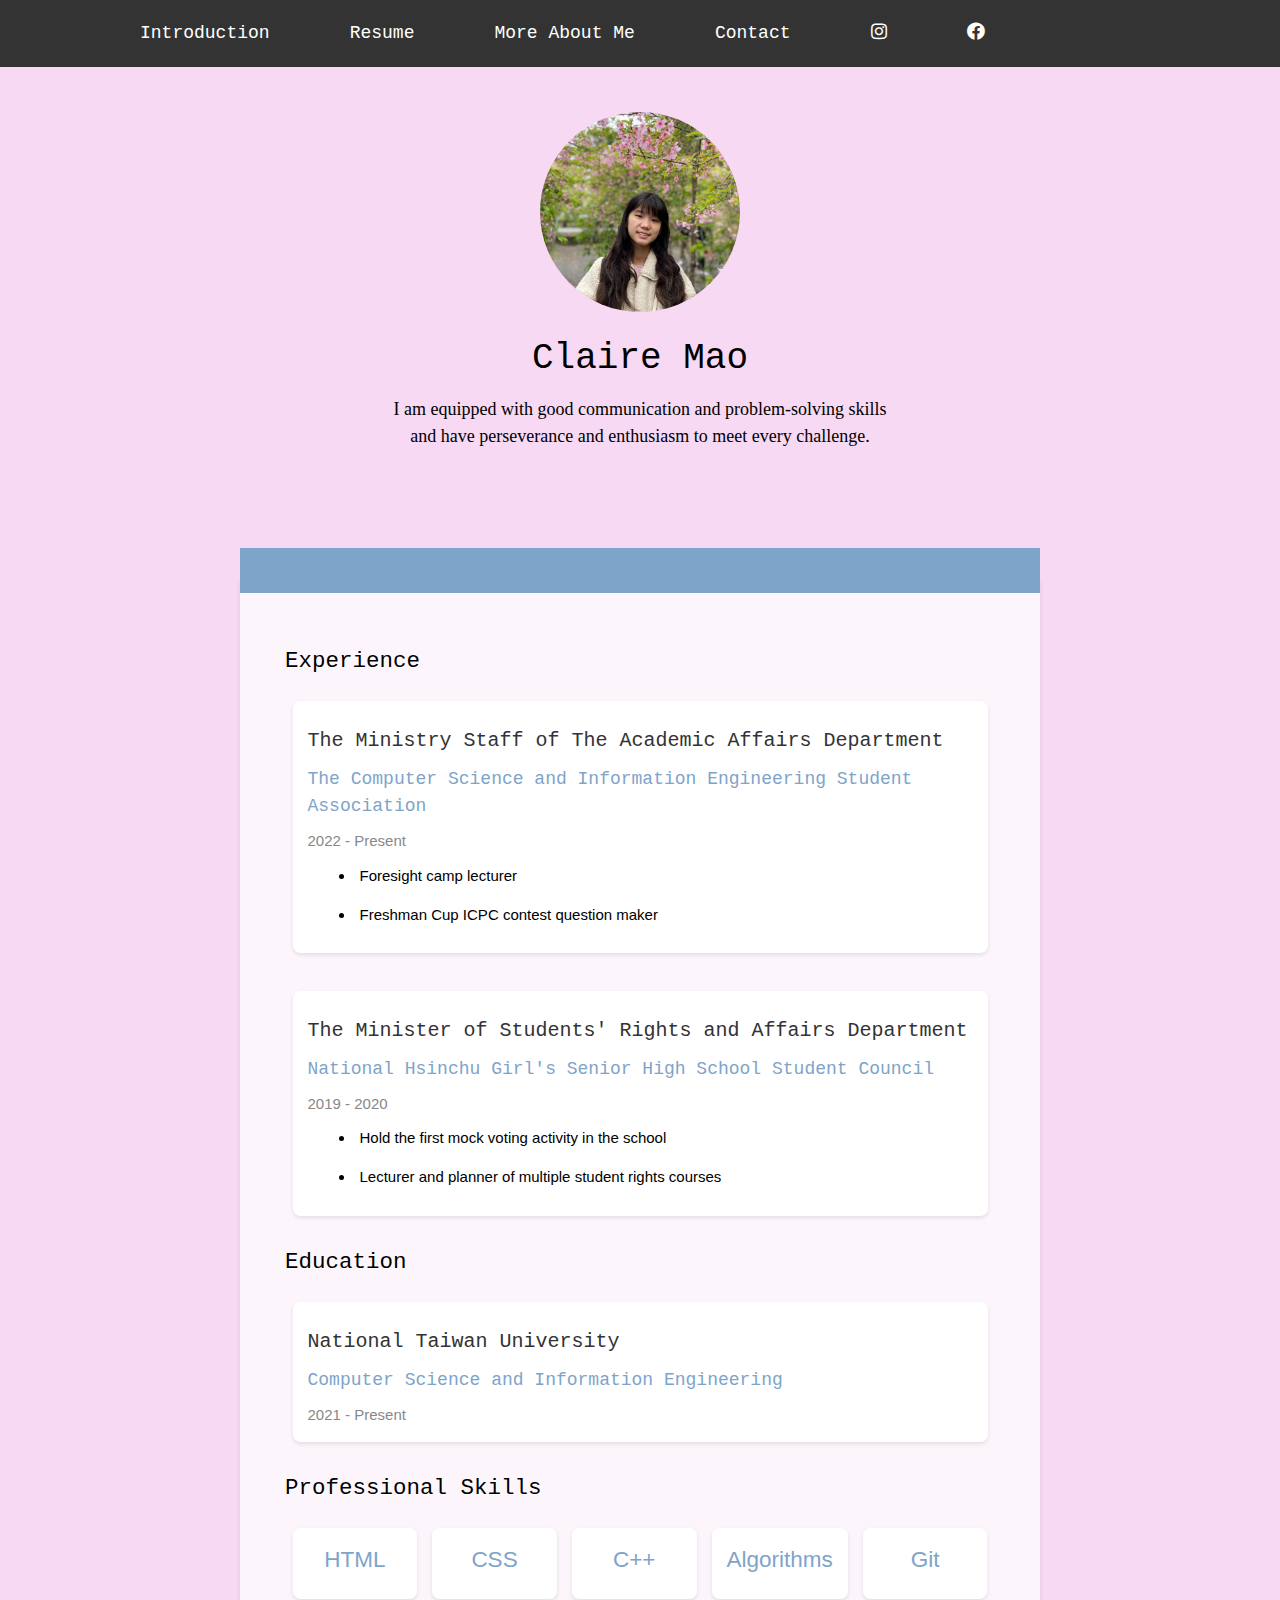
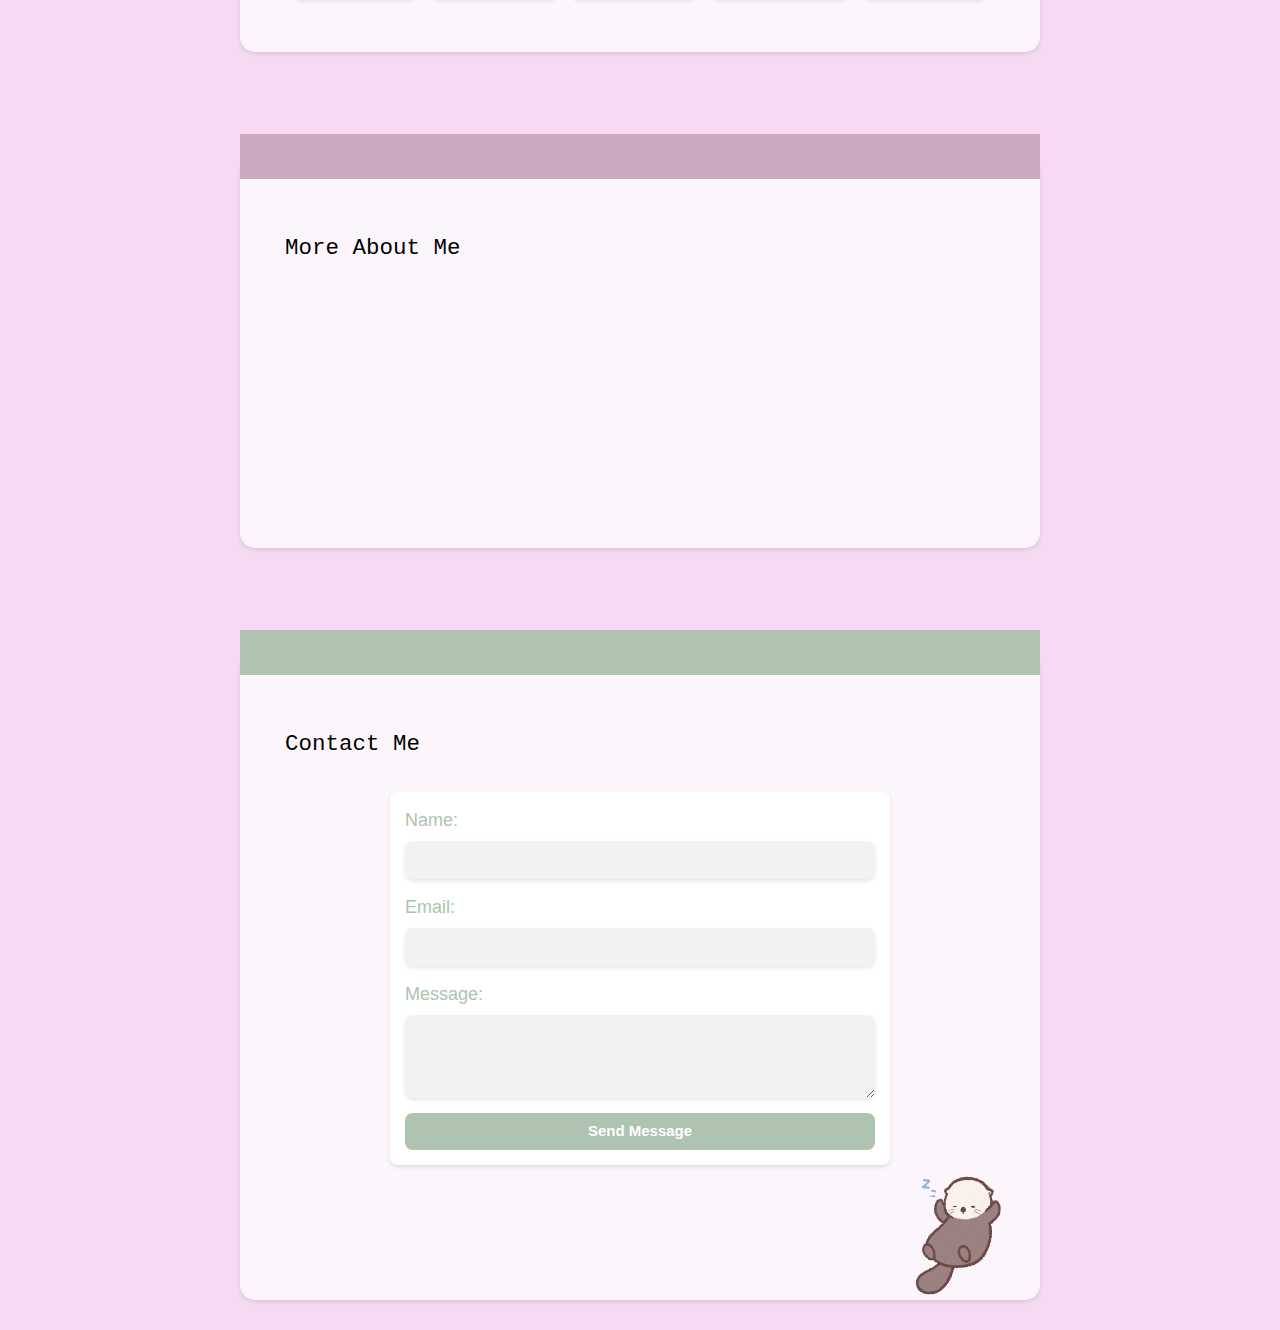
==== index.html @ a20d34ed "web" ====
<!DOCTYPE html>
<html>
<head>
	<title>My Personal Website</title>
	<meta charset="UTF-8">
	<meta name="viewport" content="width=device-width, initial-scale=1.0">
	<link rel="stylesheet" href="w3.css"> 
    <link rel="stylesheet" href="https://use.fontawesome.com/releases/v5.15.2/css/all.css">
	<link rel="stylesheet" href="style_copy3.css">
	<!-- <iframe src="silence.mp3" allow="autoplay" id="audio"></iframe>
	<audio id="back" autoplay controls><source src="background.wav" type="audio/wav"></audio>
	-->
	<audio loop autoplay><source src="background.wav" type="audio/wav"></audio>
</head>
<body>
	<header>
		<nav>
			<ul class="nodot">
				<li><a class="a1" href="#intro">Introduction</a></li>
				<!-- <li><a class="a2" href="#experience">Resume</a></li> -->
				<li><a class="a2" href="#test">Resume</a></li>
				<li><a class="a3" href="#test2">More About Me</a></li>
				<li><a class="a4" href="#test3">Contact</a></li>
                <li><a class="a1" href="https://instagram.com"><i class="fab fa-instagram"></i></a></li>
                <li><a class="a1" href="https://facebook.com"><i class="fab fa-facebook"></i></a></li>
			</ul>
		</nav>
		<section id="intro">
			<!-- Personal Image Photos Block -->
            <p></p>
			<div class="image-block">
				<img src="i2775.jpg" alt="Your name">
			</div>

			<!-- Self-Introduction Block -->
			<div class="introduction-block">
				<h1>Claire Mao</h1>
				<!-- <h1><span style="Dancing Script">Claire Mao</span></h1> -->
				<font face="Dancing Script"><p>I am equipped with good communication and problem-solving skills and have perseverance and enthusiasm to meet every challenge.</p></font>
			
			</div>
		</section>
	</header>
	
	<section id="test">
	</section>
	<main class="m1">
		

		<section id="experience">
			<h2 style = "color:#000000">Experience</h2>
			<ul class="experience">
				<li>
					<h4 style = "color:#333333">The Ministry Staff of The Academic Affairs Department</h4> 
					<h5 style = "color:#7ea4c9"> The Computer Science and Information Engineering Student Association</h3>
					<p style = color:#888888> 2022 - Present</p>
					<ul>
						<li style="box-shadow: 0 0 0 rgb(255, 255, 255); padding: 0.3rem; list-style-type: disc;">Foresight camp lecturer</li>
						<li style="box-shadow: 0 0 0 rgb(255, 255, 255); padding: 0.3rem; list-style-type: disc;">Freshman Cup ICPC contest question maker</li>
					</ul>
				</li>
			</ul>
			<br>
			<ul class="experience">
				<li >
					<h4 style = "color:#333333">The Minister of Students' Rights and Affairs Department</h4> 
					<h5 style = "color:#7ea4c9"> National Hsinchu Girl's Senior High School Student Council</h3>
					<p style = color:#888888> 2019 - 2020</p>
					<ul>
						<li style="box-shadow: 0 0 0 rgb(255, 255, 255); padding: 0.3rem; list-style-type: disc;">Hold the first mock voting activity in the school</li>
						<li style="box-shadow: 0 0 0 rgb(255, 255, 255); padding: 0.3rem; list-style-type: disc;">Lecturer and planner of multiple student rights courses</li>
					</ul>
				</li>
			</ul>
			<br>
			<h2 style = "color:#000000">Education</h2>
			<ul class="experience">
				<li>
					<h4 style = "color:#333333">National Taiwan University</h4> 
					<h5 style = "color:#7ea4c9"> Computer Science and Information Engineering</h3>
					<p style = color:#888888> 2021 - Present</p>
				</li>
			</ul>
			<br>
			<h2 style = "color:#000000">Professional Skills</h3>
			<ul class="skills">
				<li>
					<span>HTML</span>
					<!-- <p>Proficient in HTML5 and CSS3</p> -->
				</li>
				<li>
					<span>CSS</span>
					<!-- <p>Proficient in CSS3 and preprocessors like Sass and Less</p> -->
				</li>
				<li>
					<span>C++</span>
					<!-- <p>Proficient in vanilla JavaScript and frameworks like React and Angular</p> -->
				</li>
				<li>
					<span>Algorithms</span>
					<!-- <p>Proficient in PHP and CMS like WordPress and Drupal</p> -->
				</li>
				<li>
					<span>Git</span>
					<!-- <p>Proficient in Adobe Creative Suite and Sketch</p> -->
				</li>
			</ul>
			<!-- <h2 style = "color:#000000">Photo Collection</h3>
			<ul class="photos">
				<li><img src="https://via.placeholder.com/500x500" alt="Photo"></li>
				<li><img src="https://via.placeholder.com/500x500" alt="Photo"></li>
				<li><img src="https://via.placeholder.com/500x500" alt="Photo"></li>
				<li><img src="https://via.placeholder.com/500x500" alt="Photo"></li>
				<li><img src="https://via.placeholder.com/500x500" alt="Photo"></li>
				<li><img src="https://via.placeholder.com/500x500" alt="Photo"></li>
			</ul> -->
		</section>
		
	</main>
	<section id="test2">
	</section>
	<main class="m2">
		<section id="photos">
			<h2 style = "color:#000000; text-align: left;" >More About Me</h2>
			<div class="photos">
				<div class="coverflow">
					<a href="#"><img src="i1254.jpg" width="200"></a>
					<a href="#"><img src="i1309.jpg"width="200"></a>
					<a href="#"><img src="i3472.jpg"width="200"></a>
					<a href="#"><img src="i0842.jpg"width="200"></a>
					<a href="#"><img src="i3680.jpg"width="200"></a>
					<a href="#"><img src="i5065.jpg"width="200"></a>
					<!-- <a href="#"><img src="i9345.jpg"width="200"></a> -->
					
					<!-- <a href="#"><img src="20230131_191245.jpg"width="200"></a> -->
				
				</div>
				<div class="coverflow">
					<a href="#"><img src="i2200.jpg" width="200"></a>
					<!-- <a href="#"><img src="i2441.jpg"width="200"></a> -->
					<!-- <a href="#"><img src="i2758.jpg"width="200"></a> -->
					<a href="#"><img src="i2880.jpg"width="200"></a>
					<a href="#"><img src="i4293.jpg"width="200"></a>
					<a href="#"><img src="i6154.jpg"width="200"></a>
					<!-- <a href="#"><img src="i6594.jpg"width="200"></a> -->
					<a href="#"><img src="i20230131_153857.jpg"width="200"></a>
					<a href="#"><img src="i20220709_191245.jpg"width="200"></a>
				
				</div>
				<div class="coverflow">
					<!-- <a href="#"><img src="i0203.jpg" width="200"></a> -->
					<a href="#"><img src="i1446.jpg"width="200"></a>
					<!-- <a href="#"><img src="i3769.jpg"width="200"></a> -->
					<a href="#"><img src="i4800.jpg"width="200"></a>
					<a href="#"><img src="i6809.jpg"width="200"></a>
					<a href="#"><img src="i1446.jpg"width="200"></a>
					<!-- <a href="#"><img src="i3769.jpg"width="200"></a> -->
					<a href="#"><img src="i4800.jpg"width="200"></a>
					<a href="#"><img src="i1446.jpg"width="200"></a>
					
				</div>
			</div>
		</section>
		<br>
	</main>
	<section id="test3">
	</section>
	<main class="m3">
		<section id="contact">
			<h2 style = "color:#000000">Contact Me</h2>
			<form>
				<label for="name" style = "color:#AEC3B0;">Name:</label>
				<input type="text" id="name" name="name" required>
				<label for="email" style = "color:#AEC3B0;">Email:</label>
				<input type="email" id="email" name="email" required>
				<label for="message" style = "color:#AEC3B0;">Message:</label>
				<textarea id="message" name="message" rows="3" required></textarea>
				<button type="submit">Send Message</button>
				
			</form>
		</section>
		<section id="otter">
			
			<div class="w3-display-bottomright w3-container">
				<img src="./otter_sleep.png" onmouseover="this.src='./otter5.png';" onmouseout="this.src='./otter_sleep.png';" width=125>
			</div>
			
			
		</section>
	</main>
	<footer>
		<!-- Social Media Icon Block -->
		<div class="social-media-block">
			<!-- Add your social media icons here -->
		</div>
	</footer>

	
	
	
</body>
</html>
---- style_copy3.css ----
/* .myMOUSE{
	cursor: url(hammer.png);
} */
/* .image111 {
	display: flex;
	justify-content: center;
  } */
/* Center images in More About Me section */

  /* #photos img {
	/* margin: 3px; */
  /* } */
   /* */ 
/* Center images in More About Me section */
/* #photos {
	display: flex;
	justify-content: center;
  }
  
  #photos img {
	margin: 0 10px;
  } */
  
/* .image-container {
	display: flex;
	align-items: center;
	margin: 0 3px;
} */
  
h1{
	font-family: "Dancing Script", monospace;
}
h2, h3, h4, h5, h6{
	font-family: "Roboto", monospace;
}

body {
	/* cursor: url(hammer.png); */
	cursor: url(shell.png), auto;
	background-color: rgb(247, 217, 244);
	animation-name: background;
    animation-duration: 10s;
	animation-iteration-count: infinite;
	/* font-family:"Dancing Script" */
}
@keyframes background {
	0%   {background-color: rgb(247, 229, 246);}
	20%  {background-color: rgb(244, 244, 225);}
	40%  {background-color: rgb(228, 244, 225);}
	60%  {background-color: rgb(195, 215, 252);}
	80% {background-color: rgb(240, 228, 254);}
	100% {background-color: rgb(244, 226, 242);}
  }
/* #BBDEF0 #CCD5AE #E9EDC9 #FEFAE0 #FAEDCD #98C1D9 #496B97 #AEC3B0*/

@keyframes background2 {
	0%   {background-color: #BBDEF0;}
	25%  {background-color: #edfaee;}
	50%  {background-color: #E9EDC9;}
	75% {background-color: #496B97;}
	100% {background-color: #AEC3B0;}
  }

nav {
	display: flex;
	justify-content: space-between;
	align-items: center;
	padding: 20px;
	background-color: #333333;
}

nav ul {
	display: flex;
	/* display: table; */
	margin: 0 40px;
}

nav ul li {
	margin: 0 30px;
	font-family: "Fantasy", monospace;
	text-align: center;
}



nav ul li a{
	color: #fff;
	font-size: 18px;
	text-decoration: none;
	padding: 10px;
}

nav ul li cursor{
	color: #fff;
	font-size: 18px;
	text-decoration: none;
	padding: 10px;
}
/* nav ul li a:hover {
	background-color: #fff;
	color: rgb(227, 210, 238);
} */
.nodot li{
	list-style-type: none;
}

.image-block {
	width: 200px;
	height: 200px;
	border-radius: 50%;
	overflow: hidden;
	margin: 0 auto 20px;
}

.image-block img {
	display: block;
	width: 200px;
	height: 200px;
}

.introduction-block {
	max-width: 500px;
	margin: 0 auto;
	text-align: center;
}

.introduction-block h1 {
	font-size: 36px;
	margin-bottom: 10px;
}

.introduction-block p {
	font-size: 18px;
	line-height: 1.5;
}

main {
	/* cursor: url(hammer.png); */
	max-width: 800px;
	margin: 0 auto;
	padding: 2rem;
	background-color: #ffffffbc;
	box-shadow: 0 2px 4px rgba(0,0,0,.1);
	margin-top: 3rem;
	margin-bottom: 2rem;
	border-radius: 1rem;
	position: relative;
	z-index: 1;
}
main::before{
	content: "";
	position: absolute;
	top: -1.5rem;
	left: 0;
	right: 0;
	height: 3rem;
	z-index: -1;
}
.m1::before {
	background-color: #7ea4c9;
}
.m2::before {
	background-color: #cba9c0;
}
.m3::before {
	background-color: #AEC3B0;
}

section {
	margin-top: 2rem;
	padding: 1rem;
	border-radius: 0.5rem;
	/* background-color: #9a1f1f; */
	/* box-shadow: 0 2px 4px rgba(0,0,0,.1); */
}
section h2 {
	font-size: 1.5rem;
	margin: 0;
	margin-bottom: 1rem;
	color: #7ea4c9;
	text-shadow: 1px 1px #fff;
}
section p {
	margin: 0;
	line-height: 1.5;
}
/* ul.photos {
	display: flex;
	flex-wrap: wrap;
	list-style: none;
	padding: 0;
	margin: 0;
}
ul.photos li {
	flex: 1;
	margin: 0.5rem;
}
ul.photos img {
	width: 100%;
	border-radius: 0.5rem;
	box-shadow: 0 2px 4px rgba(0,0,0,.1);
} */
ul.experience {
	display: flex;
	flex-wrap: wrap;
	list-style: none;
	padding: 0;
	margin: 0;
}
ul.experience li {
	flex: 1;
	margin: 0.5rem;
	padding: 1rem;
	background-color: #fff;
	box-shadow: 0 2px 4px rgba(0,0,0,.1);
	border-radius: 0.5rem;
	text-align: left;
}
ul.experience li span {
	display: block;
	font-size: 1.5rem;
	margin-bottom: 0.5rem;
	color: #7ea4c9;
	text-shadow: 1px 1px #fff;
}

ul.skills {
	display: flex;
	flex-wrap: wrap;
	list-style: none;
	padding: 0;
	margin: 0;
}
ul.skills li {
	flex: 1;
	margin: 0.5rem;
	padding: 1rem;
	background-color: #fff;
	box-shadow: 0 2px 4px rgba(0,0,0,.1);
	border-radius: 0.5rem;
	text-align: center;
}
ul.skills li span {
	display: block;
	font-size: 1.5rem;
	margin-bottom: 0.5rem;
	color: #7ea4c9;
	text-shadow: 1px 1px #fff;
}

.photos {
	display: flex;
	align-items: center;
	justify-content: space-evenly;  
}

.menu {
	display: flex;
	align-items: center;
	justify-content: space-evenly;  
}

/* .photo div {
	width: 100px;
	height: 100px;
} */

form {
	display: flex;
	flex-direction: column;
	background-color: #fff;
	box-shadow: 0 2px 4px rgba(0,0,0,.1);
	border-radius: 0.5rem;
	padding: 1rem;
	margin-top: 2rem;
	max-width: 500px;
	margin: 2rem auto;
}
form label {
	font-size: 1.2rem;
	margin-bottom: 0.5rem;
	color: #7ea4c9;
	text-shadow: 1px 1px #fff;
}
form input,
form textarea {
	padding: 0.5rem;
	border-radius: 0.5rem;
	border: none;
	background-color: #f2f2f2;
	box-shadow: 0 2px 4px rgba(0,0,0,.1);
	margin-bottom: 1rem;
}
form button[type="submit"] {
	padding: 0.5rem;
	background-color: #AEC3B0;
	color: #fff;
	border: none;
	border-radius: 0.5rem;
	font-weight: bold;
	cursor: pointer;
	transition: background-color 0.2s ease-in-out;
}
form button[type="submit"]:hover {
	background-color: #AEC3B0;
}

/* Hover effect for navigation menu links */
nav ul li a:hover {
	background-color: #ffffff00;
	/* color: rgb(0, 0, 0); */
	transform: scale(1.1);
}
.a1:hover {
	/* background-color: #fff; */
	color: #f3f9c5;
	/* transform: scale(1.1); */
}
.a2:hover {
	/* background-color: #fff; */
	color: rgb(88, 146, 233);
	/* transform: scale(1.1); */
}
.a3:hover {
	/* background-color: #fff; */
	color: #cba9c0;
	/* transform: scale(1.1); */
}
.a4:hover {
	/* background-color: #fff; */
	color: #AEC3B0;
	/* transform: scale(1.1); */
}


/* Hover effect for photo gallery images */
.photo-gallery img:hover {
	transform: scale(1.1);
	box-shadow: 0 0 20px rgba(0, 0, 0, 0.5);
}

/* Animation for self-introduction block */
.introduction-block {
	animation: slide-in 1s ease-in-out;
}

@keyframes slide-in {
	from {
		transform: translateY(-100px);
		opacity: 0;
	}

	to {
		transform: translateY(0);
		opacity: 1;
	}
}

/* Animation for work experience block */
.experience-block {
	animation: slide-up 1s ease-in-out;
}

@keyframes slide-up {
	from {
		transform: translateY(100px);
		opacity: 0;
	}

	to {
		transform: translateY(0);
		opacity: 1;
	}
}
.coverflow{
    width: 200px;
    height: 200px;
    position: relative; 
}
.coverflow > a{
    position: absolute;
    top: 15px;
    left:0;
    opacity: 0;
    filter: alpha(opacity=0);
    /*當圖片數量增加，影片長度需更改，變為5s*圖片數量*/
    -webkit-animation: silder 30s linear infinite;
            animation: silder 30s linear infinite;
}
.coverflow>a>img{
    max-width: 100%;
}

/*動畫關鍵影格*/
@-webkit-keyframes silder {
	3% {
        opacity: 1;
        filter: alpha(opacity=100);
    }
    27% {
        opacity: 1;
        filter: alpha(opacity=100);
    }
    30% {
        opacity: 0;
        filter: alpha(opacity=0);
    }
}
@keyframes silder {
	3% {
		opacity: 1;
		filter: alpha(opacity=100);
	}
	27% {
		opacity: 1;
		filter: alpha(opacity=100);
	}
	30% {
		opacity: 0;
		filter: alpha(opacity=0);
	}
}

/*每個圖片各延遲5秒*/
.coverflow>a:nth-child(6) {
    -webkit-animation-delay: 25s;
            animation-delay: 25s;             
  }

  .coverflow>a:nth-child(5) {
    -webkit-animation-delay: 20s;
            animation-delay: 20s;
  }

  .coverflow>a:nth-child(4) {
    -webkit-animation-delay: 15s;
            animation-delay: 15s;    
  }
  .coverflow>a:nth-child(3) {
    -webkit-animation-delay: 10s;
            animation-delay: 10s;             
  }

  .coverflow>a:nth-child(2) {
    -webkit-animation-delay: 5s;
            animation-delay: 5s;
  }

  .coverflow>a:nth-child(1) {
    -webkit-animation-delay: 0s;
            animation-delay: 0s;    
  }
/*滑入時停止播放*/
  .coverflow:hover>a{
    -webkit-animation-play-state: paused;
            animation-play-state: paused;
}

/* ul.photos {
	display: flex;
	flex-wrap: wrap;
	list-style: none;
	padding: 0;
	margin: 0;
} */
/* ul.photos li {
	flex: 1;
	margin: 0.5rem;
	padding: 1rem;
	background-color: #fff;
	box-shadow: 0 2px 4px rgba(0,0,0,.1);
	border-radius: 0.5rem;
	text-align: center;
}
ul.photos li span {
	display: block;
	font-size: 1.5rem;
	margin-bottom: 0.5rem;
	color: #771e5e;
	text-shadow: 1px 1px #fff;
} */

  audio{
      display: none;
    }
	/* #BBDEF0 #CCD5AE #E9EDC9 #FEFAE0 #FAEDCD #98C1D9 #496B97 #AEC3B0*/
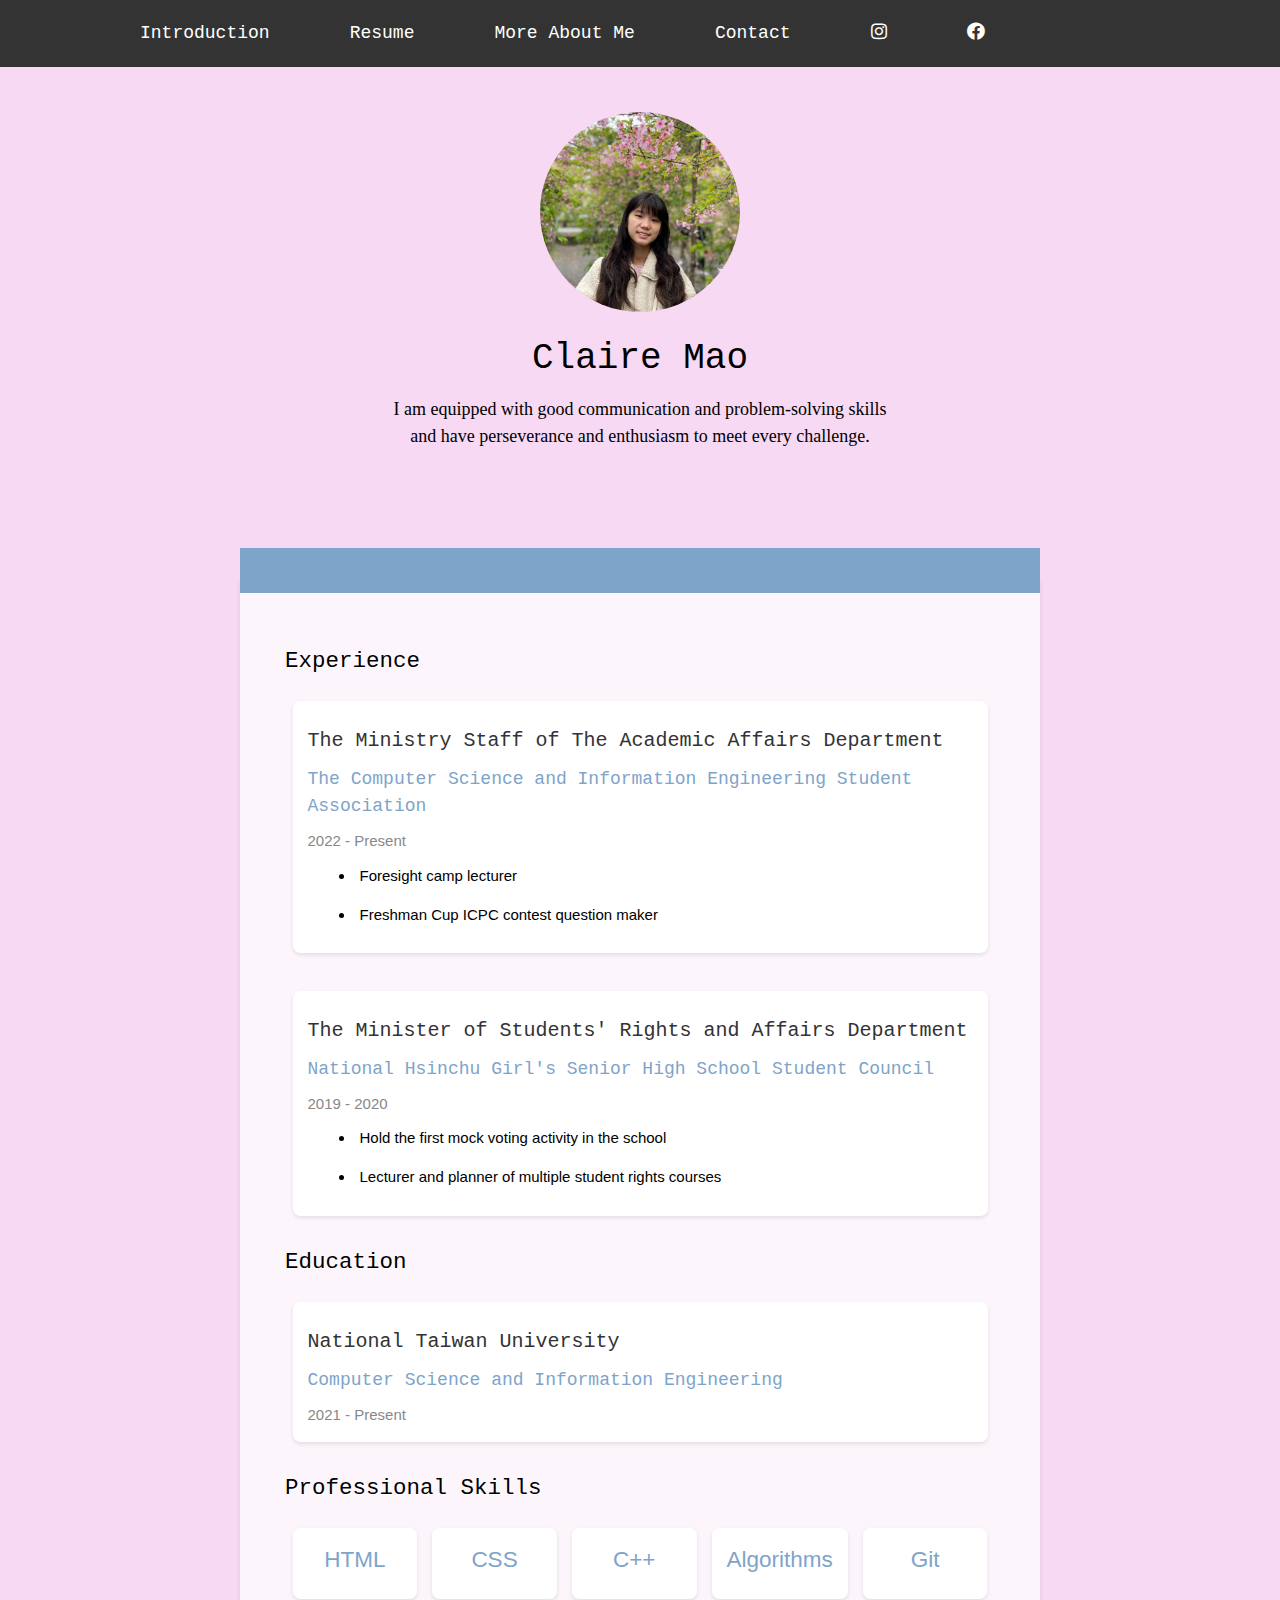
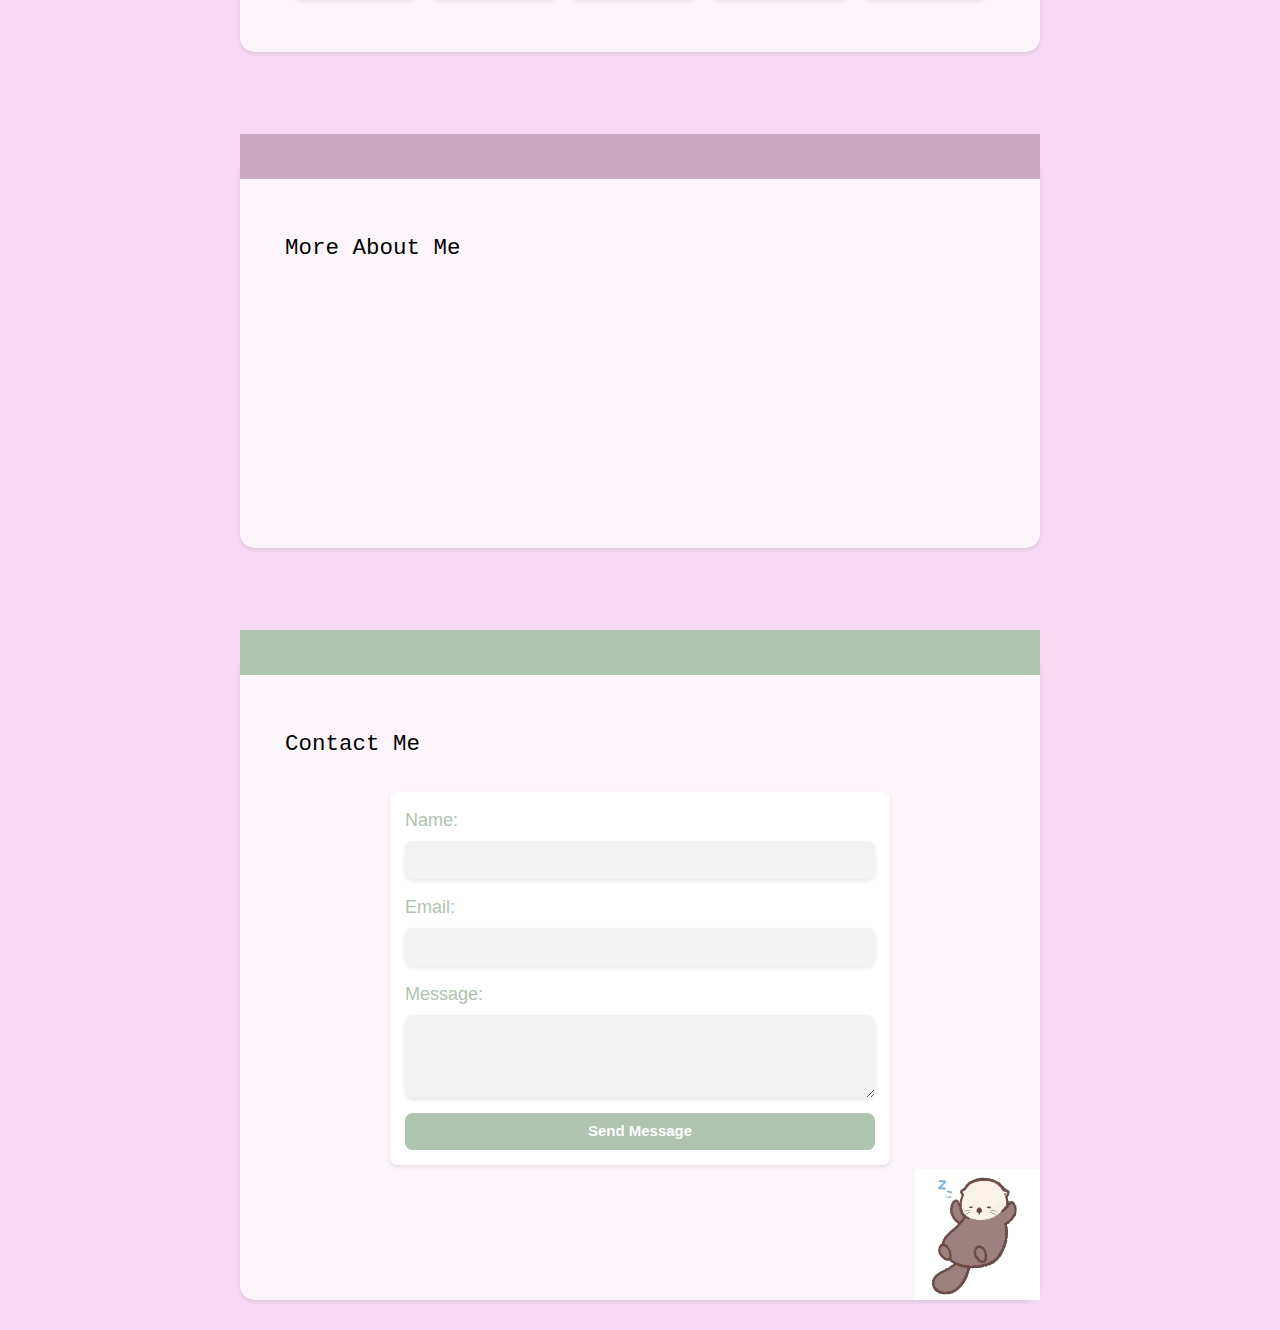
==== commit 8856d69b: "web" ====
--- a/index.html
+++ b/index.html
@@ -126,10 +126,11 @@
 				<div class="coverflow">
 					<a href="#"><img src="i1254.jpg" width="200"></a>
 					<a href="#"><img src="i1309.jpg"width="200"></a>
-					<a href="#"><img src="i3472.jpg"width="200"></a>
+					<!-- <a href="#"><img src="i3472.jpg"width="200"></a> -->
 					<a href="#"><img src="i0842.jpg"width="200"></a>
 					<a href="#"><img src="i3680.jpg"width="200"></a>
 					<a href="#"><img src="i5065.jpg"width="200"></a>
+					<a href="#"><img src="i0842.jpg"width="200"></a>
 					<!-- <a href="#"><img src="i9345.jpg"width="200"></a> -->
 					
 					<!-- <a href="#"><img src="20230131_191245.jpg"width="200"></a> -->
@@ -181,8 +182,8 @@
 		</section>
 		<section id="otter">
 			
-			<div class="w3-display-bottomright w3-container">
-				<img src="./otter_sleep.png" onmouseover="this.src='./otter5.png';" onmouseout="this.src='./otter_sleep.png';" width=125>
+			<div class="w3-display-bottomright">
+				<img src="otter_sleep.jpg" onmouseover="this.src='otter5.jpg';" onmouseout="this.src='otter_sleep.jpg';" width=125>
 			</div>
 			
 			
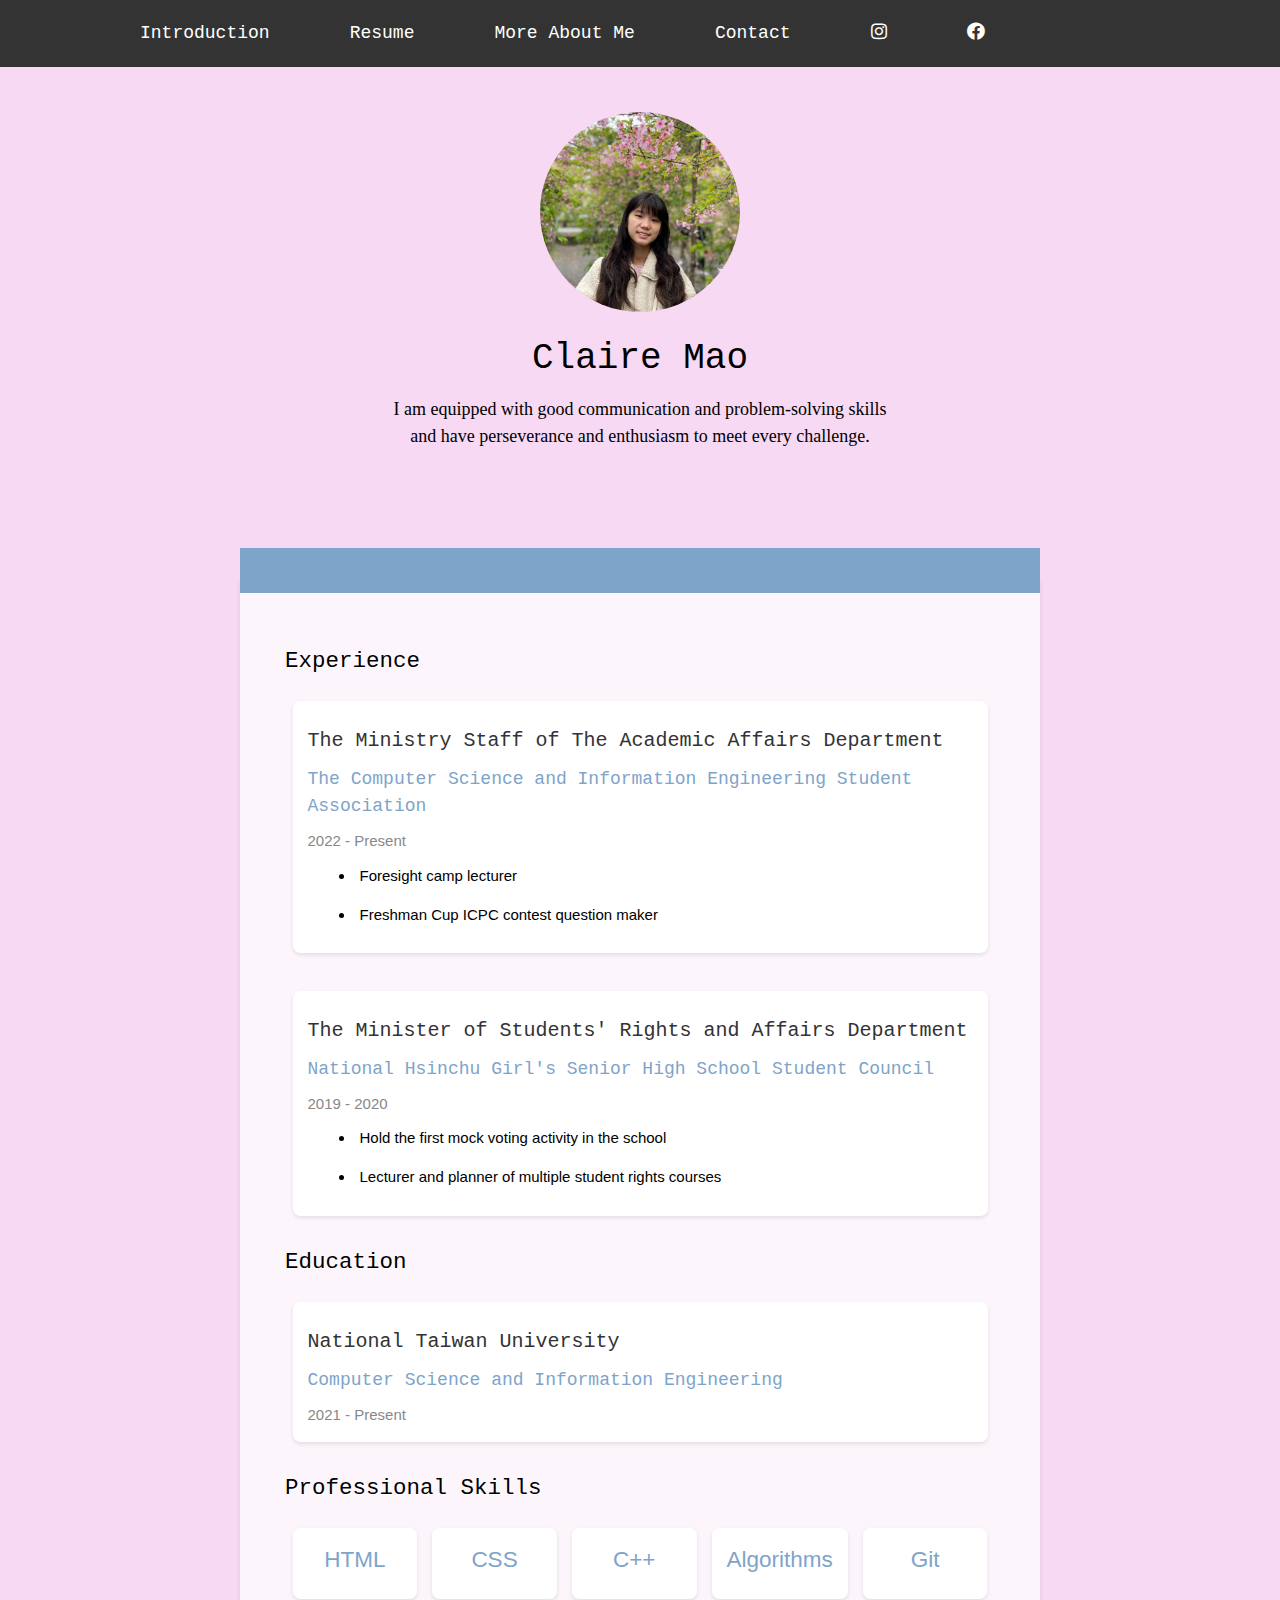
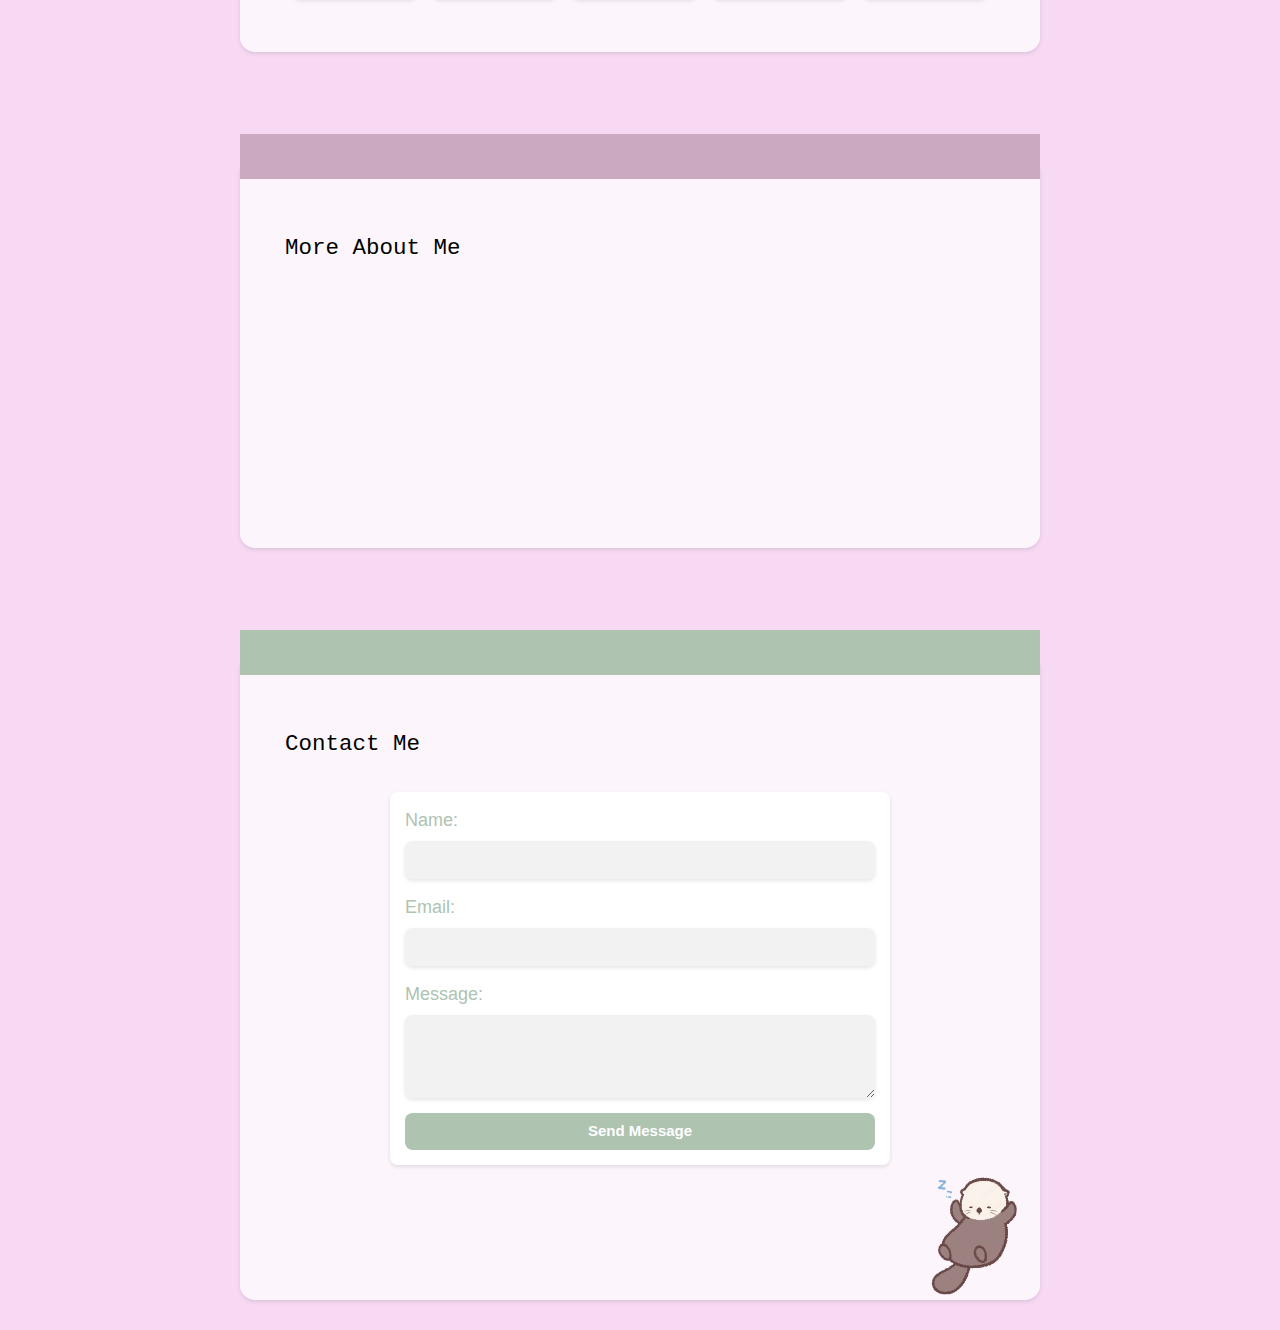
==== commit 9c865402: "Change back to png" ====
--- a/index.html
+++ b/index.html
@@ -183,7 +183,7 @@
 		<section id="otter">
 			
 			<div class="w3-display-bottomright">
-				<img src="otter_sleep.jpg" onmouseover="this.src='otter5.jpg';" onmouseout="this.src='otter_sleep.jpg';" width=125>
+				<img src="otter_sleep.png" onmouseover="this.src='otter5.png';" onmouseout="this.src='otter_sleep.jpg';" width=125>
 			</div>
 			
 			
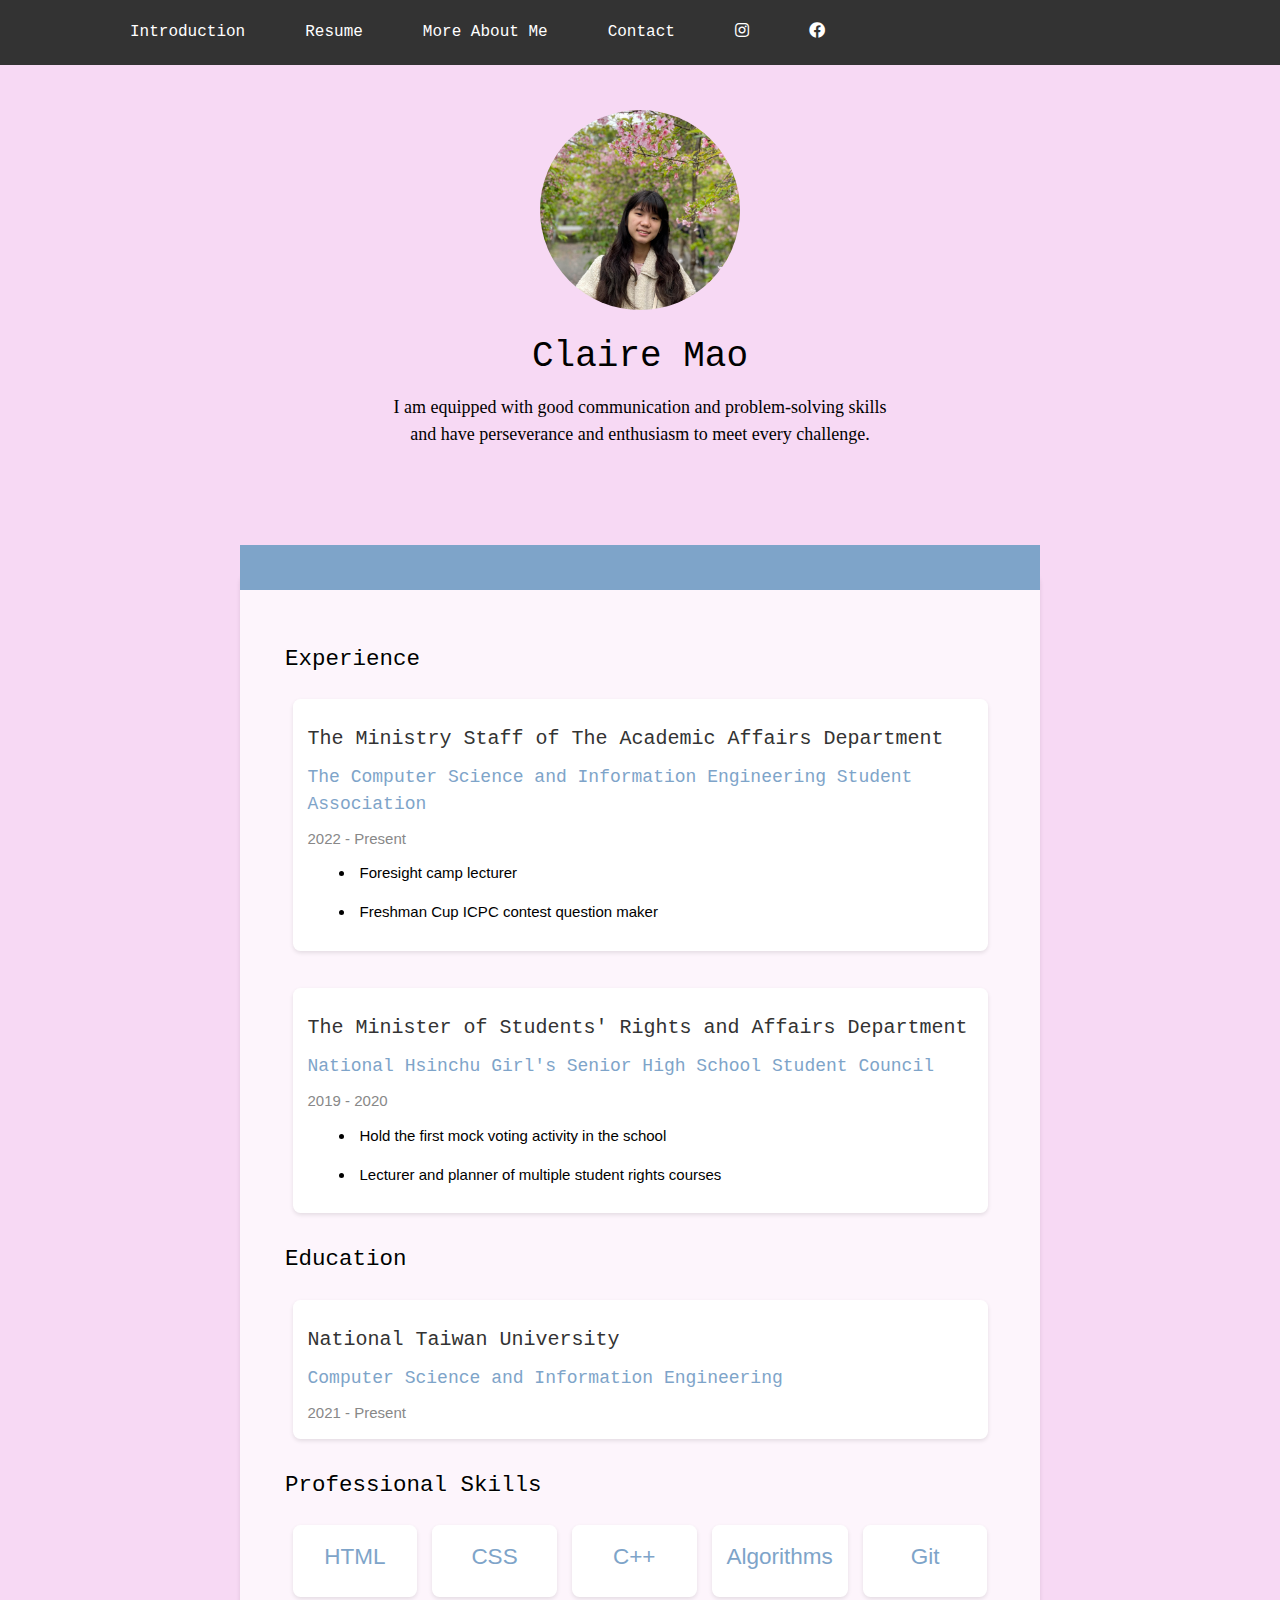
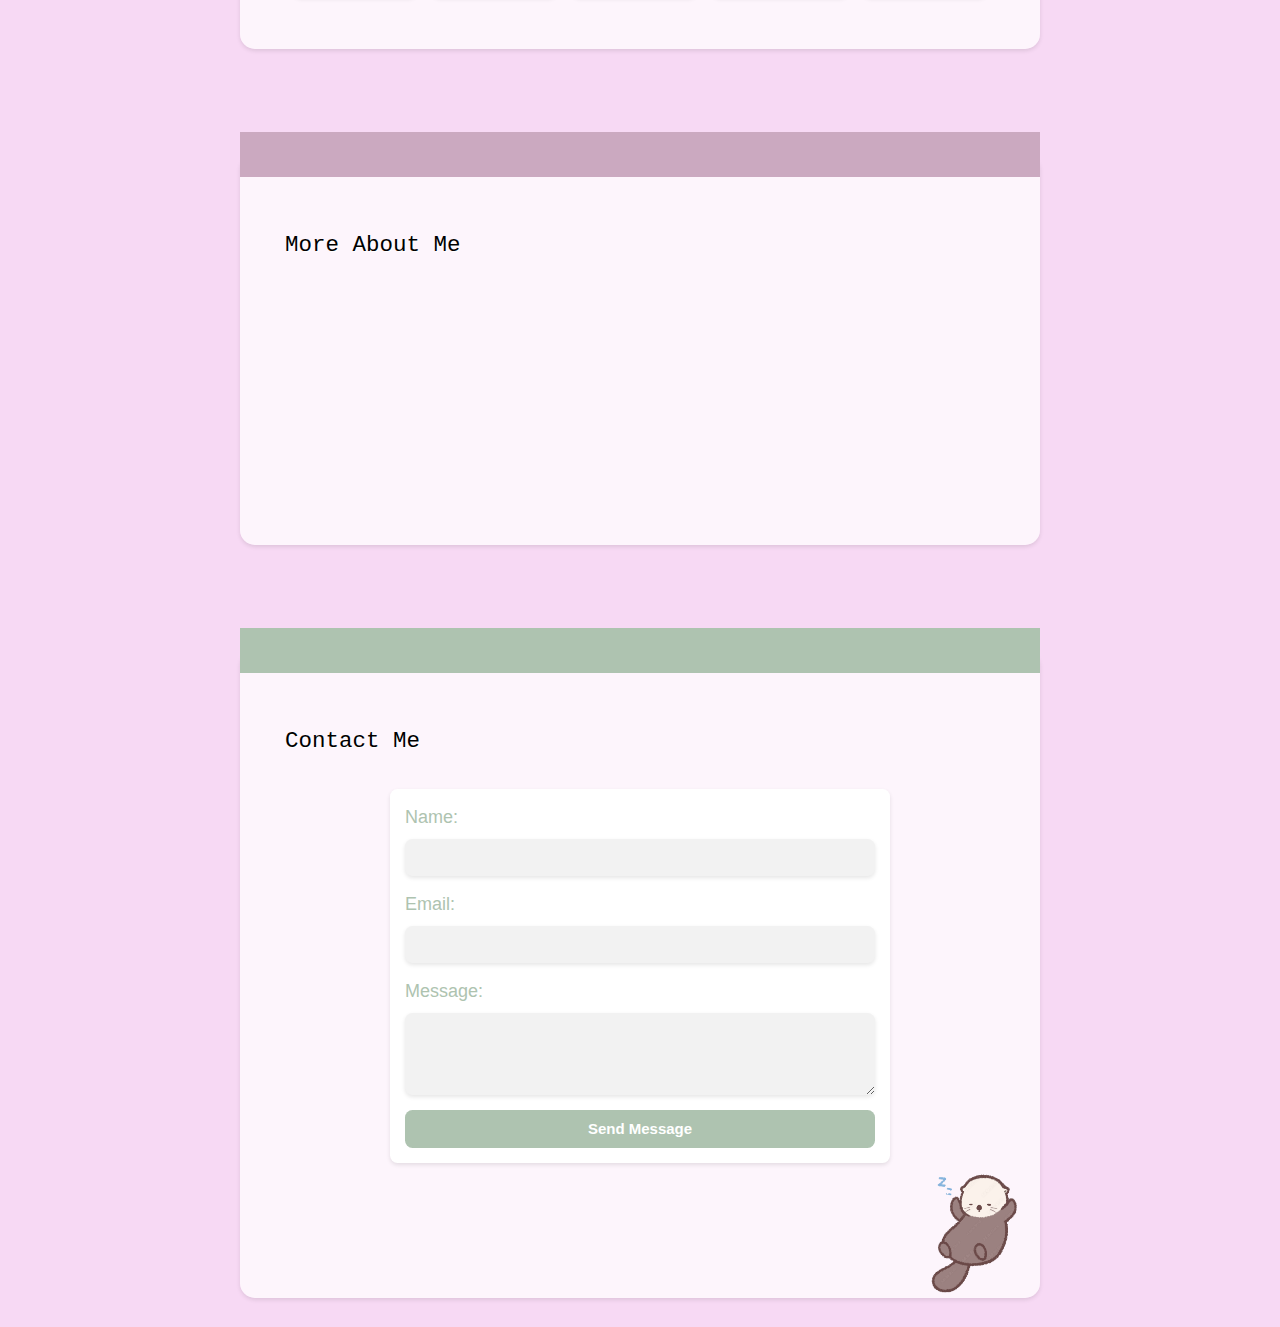
==== commit 5a59275d: "final" ====
--- a/index.html
+++ b/index.html
@@ -6,7 +6,7 @@
 	<meta name="viewport" content="width=device-width, initial-scale=1.0">
 	<link rel="stylesheet" href="w3.css"> 
     <link rel="stylesheet" href="https://use.fontawesome.com/releases/v5.15.2/css/all.css">
-	<link rel="stylesheet" href="style_copy3.css">
+	<link rel="stylesheet" href="style.css">
 	<!-- <iframe src="silence.mp3" allow="autoplay" id="audio"></iframe>
 	<audio id="back" autoplay controls><source src="background.wav" type="audio/wav"></audio>
 	-->
@@ -124,40 +124,40 @@
 			<h2 style = "color:#000000; text-align: left;" >More About Me</h2>
 			<div class="photos">
 				<div class="coverflow">
-					<a href="#"><img src="i1254.jpg" width="200"></a>
-					<a href="#"><img src="i1309.jpg"width="200"></a>
-					<!-- <a href="#"><img src="i3472.jpg"width="200"></a> -->
-					<a href="#"><img src="i0842.jpg"width="200"></a>
-					<a href="#"><img src="i3680.jpg"width="200"></a>
-					<a href="#"><img src="i5065.jpg"width="200"></a>
-					<a href="#"><img src="i0842.jpg"width="200"></a>
+					<a><img src="i1254.jpg" width="200"></a>
+					<a><img src="i1309.jpg"width="200"></a>
+					<!-- <a><img src="i3472.jpg"width="200"></a> -->
+					<a><img src="i0842.jpg"width="200"></a>
+					<a><img src="i3680.jpg"width="200"></a>
+					<a><img src="i5065.jpg"width="200"></a>
+					<a><img src="i0842.jpg"width="200"></a>
 					<!-- <a href="#"><img src="i9345.jpg"width="200"></a> -->
 					
 					<!-- <a href="#"><img src="20230131_191245.jpg"width="200"></a> -->
 				
 				</div>
 				<div class="coverflow">
-					<a href="#"><img src="i2200.jpg" width="200"></a>
-					<!-- <a href="#"><img src="i2441.jpg"width="200"></a> -->
-					<!-- <a href="#"><img src="i2758.jpg"width="200"></a> -->
-					<a href="#"><img src="i2880.jpg"width="200"></a>
-					<a href="#"><img src="i4293.jpg"width="200"></a>
-					<a href="#"><img src="i6154.jpg"width="200"></a>
-					<!-- <a href="#"><img src="i6594.jpg"width="200"></a> -->
-					<a href="#"><img src="i20230131_153857.jpg"width="200"></a>
-					<a href="#"><img src="i20220709_191245.jpg"width="200"></a>
+					<a><img src="i2200.jpg" width="200"></a>
+					<!-- <a><img src="i2441.jpg"width="200"></a> -->
+					<!-- <a><img src="i2758.jpg"width="200"></a> -->
+					<a><img src="i2880.jpg"width="200"></a>
+					<a><img src="i4293.jpg"width="200"></a>
+					<a><img src="i6154.jpg"width="200"></a>
+					<!-- <a><img src="i6594.jpg"width="200"></a> -->
+					<a><img src="i20230131_153857.jpg"width="200"></a>
+					<a><img src="i20220709_191245.jpg"width="200"></a>
 				
 				</div>
 				<div class="coverflow">
-					<!-- <a href="#"><img src="i0203.jpg" width="200"></a> -->
-					<a href="#"><img src="i1446.jpg"width="200"></a>
-					<!-- <a href="#"><img src="i3769.jpg"width="200"></a> -->
-					<a href="#"><img src="i4800.jpg"width="200"></a>
-					<a href="#"><img src="i6809.jpg"width="200"></a>
-					<a href="#"><img src="i1446.jpg"width="200"></a>
-					<!-- <a href="#"><img src="i3769.jpg"width="200"></a> -->
-					<a href="#"><img src="i4800.jpg"width="200"></a>
-					<a href="#"><img src="i1446.jpg"width="200"></a>
+					<!-- <a><img src="i0203.jpg" width="200"></a> -->
+					<a><img src="i1446.jpg"width="200"></a>
+					<!-- <a><img src="i3769.jpg"width="200"></a> -->
+					<a><img src="i4800.jpg"width="200"></a>
+					<a><img src="i6809.jpg"width="200"></a>
+					<a><img src="i1446.jpg"width="200"></a>
+					<!-- <a><img src="i3769.jpg"width="200"></a> -->
+					<a><img src="i4800.jpg"width="200"></a>
+					<a><img src="i1446.jpg"width="200"></a>
 					
 				</div>
 			</div>
@@ -183,7 +183,7 @@
 		<section id="otter">
 			
 			<div class="w3-display-bottomright">
-				<img src="otter_sleep.png" onmouseover="this.src='otter5.png';" onmouseout="this.src='otter_sleep.jpg';" width=125>
+				<img src="otter_sleep.png" onmouseover="this.src='otter5.png';" onmouseout="this.src='otter_sleep.png';" width=125>
 			</div>
 			
 			
--- a/style.css
+++ b/style.css
@@ -0,0 +1,486 @@
+/* .myMOUSE{
+	cursor: url(hammer.png);
+} */
+/* .image111 {
+	display: flex;
+	justify-content: center;
+  } */
+/* Center images in More About Me section */
+
+  /* #photos img {
+	/* margin: 3px; */
+  /* } */
+   /* */ 
+/* Center images in More About Me section */
+/* #photos {
+	display: flex;
+	justify-content: center;
+  }
+  
+  #photos img {
+	margin: 0 10px;
+  } */
+  
+/* .image-container {
+	display: flex;
+	align-items: center;
+	margin: 0 3px;
+} */
+  
+h1{
+	font-family: "Dancing Script", monospace;
+}
+h2, h3, h4, h5, h6{
+	font-family: "Roboto", monospace;
+}
+
+body {
+	/* cursor: url(hammer.png); */
+	cursor: url(shell.png), auto;
+	background-color: rgb(247, 217, 244);
+	animation-name: background;
+    animation-duration: 10s;
+	animation-iteration-count: infinite;
+	/* font-family:"Dancing Script" */
+}
+@keyframes background {
+	0%   {background-color: rgb(247, 229, 246);}
+	20%  {background-color: rgb(244, 244, 225);}
+	40%  {background-color: rgb(228, 244, 225);}
+	60%  {background-color: rgb(195, 215, 252);}
+	80% {background-color: rgb(240, 228, 254);}
+	100% {background-color: rgb(244, 226, 242);}
+  }
+/* #BBDEF0 #CCD5AE #E9EDC9 #FEFAE0 #FAEDCD #98C1D9 #496B97 #AEC3B0*/
+
+@keyframes background2 {
+	0%   {background-color: #BBDEF0;}
+	25%  {background-color: #edfaee;}
+	50%  {background-color: #E9EDC9;}
+	75% {background-color: #496B97;}
+	100% {background-color: #AEC3B0;}
+  }
+
+nav {
+	display: flex;
+	justify-content: space-between;
+	align-items: center;
+	padding: 20px;
+	background-color: #333333;
+}
+
+nav ul {
+	display: flex;
+	/* display: table; */
+	margin: 0 40px;
+}
+
+nav ul li {
+	margin: 0 30px;
+	font-family: "Fantasy", monospace;
+	text-align: center;
+}
+
+
+
+nav ul li a{
+	color: #fff;
+	font-size: 16px;
+	text-decoration: none;
+	padding: 0px;
+}
+
+nav ul li cursor{
+	color: #fff;
+	font-size: 18px;
+	text-decoration: none;
+	padding: 10px;
+}
+/* nav ul li a:hover {
+	background-color: #fff;
+	color: rgb(227, 210, 238);
+} */
+.nodot li{
+	list-style-type: none;
+}
+
+.image-block {
+	width: 200px;
+	height: 200px;
+	border-radius: 50%;
+	overflow: hidden;
+	margin: 0 auto 20px;
+}
+
+.image-block img {
+	display: block;
+	width: 200px;
+	height: 200px;
+}
+
+.introduction-block {
+	max-width: 500px;
+	margin: 0 auto;
+	text-align: center;
+}
+
+.introduction-block h1 {
+	font-size: 36px;
+	margin-bottom: 10px;
+}
+
+.introduction-block p {
+	font-size: 18px;
+	line-height: 1.5;
+}
+
+main {
+	/* cursor: url(hammer.png); */
+	max-width: 800px;
+	margin: 0 auto;
+	padding: 2rem;
+	background-color: #ffffffbc;
+	box-shadow: 0 2px 4px rgba(0,0,0,.1);
+	margin-top: 3rem;
+	margin-bottom: 2rem;
+	border-radius: 1rem;
+	position: relative;
+	z-index: 1;
+}
+main::before{
+	content: "";
+	position: absolute;
+	top: -1.5rem;
+	left: 0;
+	right: 0;
+	height: 3rem;
+	z-index: -1;
+}
+.m1::before {
+	background-color: #7ea4c9;
+}
+.m2::before {
+	background-color: #cba9c0;
+}
+.m3::before {
+	background-color: #AEC3B0;
+}
+
+section {
+	margin-top: 2rem;
+	padding: 1rem;
+	border-radius: 0.5rem;
+	/* background-color: #9a1f1f; */
+	/* box-shadow: 0 2px 4px rgba(0,0,0,.1); */
+}
+section h2 {
+	font-size: 1.5rem;
+	margin: 0;
+	margin-bottom: 1rem;
+	color: #7ea4c9;
+	text-shadow: 1px 1px #fff;
+}
+section p {
+	margin: 0;
+	line-height: 1.5;
+}
+/* ul.photos {
+	display: flex;
+	flex-wrap: wrap;
+	list-style: none;
+	padding: 0;
+	margin: 0;
+}
+ul.photos li {
+	flex: 1;
+	margin: 0.5rem;
+}
+ul.photos img {
+	width: 100%;
+	border-radius: 0.5rem;
+	box-shadow: 0 2px 4px rgba(0,0,0,.1);
+} */
+ul.experience {
+	display: flex;
+	flex-wrap: wrap;
+	list-style: none;
+	padding: 0;
+	margin: 0;
+}
+ul.experience li {
+	flex: 1;
+	margin: 0.5rem;
+	padding: 1rem;
+	background-color: #fff;
+	box-shadow: 0 2px 4px rgba(0,0,0,.1);
+	border-radius: 0.5rem;
+	text-align: left;
+}
+ul.experience li span {
+	display: block;
+	font-size: 1.5rem;
+	margin-bottom: 0.5rem;
+	color: #7ea4c9;
+	text-shadow: 1px 1px #fff;
+}
+
+ul.skills {
+	display: flex;
+	flex-wrap: wrap;
+	list-style: none;
+	padding: 0;
+	margin: 0;
+}
+ul.skills li {
+	flex: 1;
+	margin: 0.5rem;
+	padding: 1rem;
+	background-color: #fff;
+	box-shadow: 0 2px 4px rgba(0,0,0,.1);
+	border-radius: 0.5rem;
+	text-align: center;
+}
+ul.skills li span {
+	display: block;
+	font-size: 1.5rem;
+	margin-bottom: 0.5rem;
+	color: #7ea4c9;
+	text-shadow: 1px 1px #fff;
+}
+
+.photos {
+	display: flex;
+	align-items: center;
+	justify-content: space-evenly;  
+}
+
+.menu {
+	display: flex;
+	align-items: center;
+	justify-content: space-evenly;  
+}
+
+/* .photo div {
+	width: 100px;
+	height: 100px;
+} */
+
+form {
+	display: flex;
+	flex-direction: column;
+	background-color: #fff;
+	box-shadow: 0 2px 4px rgba(0,0,0,.1);
+	border-radius: 0.5rem;
+	padding: 1rem;
+	margin-top: 2rem;
+	max-width: 500px;
+	margin: 2rem auto;
+}
+form label {
+	font-size: 1.2rem;
+	margin-bottom: 0.5rem;
+	color: #7ea4c9;
+	text-shadow: 1px 1px #fff;
+}
+form input,
+form textarea {
+	padding: 0.5rem;
+	border-radius: 0.5rem;
+	border: none;
+	background-color: #f2f2f2;
+	box-shadow: 0 2px 4px rgba(0,0,0,.1);
+	margin-bottom: 1rem;
+}
+form button[type="submit"] {
+	padding: 0.5rem;
+	background-color: #AEC3B0;
+	color: #fff;
+	border: none;
+	border-radius: 0.5rem;
+	font-weight: bold;
+	cursor: pointer;
+	transition: background-color 0.2s ease-in-out;
+}
+form button[type="submit"]:hover {
+	background-color: #AEC3B0;
+}
+
+/* Hover effect for navigation menu links */
+nav ul li a:hover {
+	background-color: #ffffff00;
+	/* color: rgb(0, 0, 0); */
+	transform: scale(1.1);
+}
+.a1:hover {
+	/* background-color: #fff; */
+	color: #f3f9c5;
+	/* transform: scale(1.1); */
+}
+.a2:hover {
+	/* background-color: #fff; */
+	color: rgb(88, 146, 233);
+	/* transform: scale(1.1); */
+}
+.a3:hover {
+	/* background-color: #fff; */
+	color: #cba9c0;
+	/* transform: scale(1.1); */
+}
+.a4:hover {
+	/* background-color: #fff; */
+	color: #AEC3B0;
+	/* transform: scale(1.1); */
+}
+
+
+/* Hover effect for photo gallery images */
+.photo-gallery img:hover {
+	transform: scale(1.1);
+	box-shadow: 0 0 20px rgba(0, 0, 0, 0.5);
+}
+
+/* Animation for self-introduction block */
+.introduction-block {
+	animation: slide-in 1s ease-in-out;
+}
+
+@keyframes slide-in {
+	from {
+		transform: translateY(-100px);
+		opacity: 0;
+	}
+
+	to {
+		transform: translateY(0);
+		opacity: 1;
+	}
+}
+
+/* Animation for work experience block */
+.experience-block {
+	animation: slide-up 1s ease-in-out;
+}
+
+@keyframes slide-up {
+	from {
+		transform: translateY(100px);
+		opacity: 0;
+	}
+
+	to {
+		transform: translateY(0);
+		opacity: 1;
+	}
+}
+.coverflow{
+    width: 200px;
+    height: 200px;
+    position: relative; 
+}
+.coverflow > a{
+    position: absolute;
+    top: 15px;
+    left:0;
+    opacity: 0;
+    filter: alpha(opacity=0);
+    /*當圖片數量增加，影片長度需更改，變為5s*圖片數量*/
+    -webkit-animation: silder 30s linear infinite;
+            animation: silder 30s linear infinite;
+}
+.coverflow>a>img{
+    max-width: 100%;
+}
+
+/*動畫關鍵影格*/
+@-webkit-keyframes silder {
+	3% {
+        opacity: 1;
+        filter: alpha(opacity=100);
+    }
+    27% {
+        opacity: 1;
+        filter: alpha(opacity=100);
+    }
+    30% {
+        opacity: 0;
+        filter: alpha(opacity=0);
+    }
+}
+@keyframes silder {
+	3% {
+		opacity: 1;
+		filter: alpha(opacity=100);
+	}
+	27% {
+		opacity: 1;
+		filter: alpha(opacity=100);
+	}
+	30% {
+		opacity: 0;
+		filter: alpha(opacity=0);
+	}
+}
+
+/*每個圖片各延遲5秒*/
+.coverflow>a:nth-child(6) {
+    -webkit-animation-delay: 25s;
+            animation-delay: 25s;             
+  }
+
+  .coverflow>a:nth-child(5) {
+    -webkit-animation-delay: 20s;
+            animation-delay: 20s;
+  }
+
+  .coverflow>a:nth-child(4) {
+    -webkit-animation-delay: 15s;
+            animation-delay: 15s;    
+  }
+  .coverflow>a:nth-child(3) {
+    -webkit-animation-delay: 10s;
+            animation-delay: 10s;             
+  }
+
+  .coverflow>a:nth-child(2) {
+    -webkit-animation-delay: 5s;
+            animation-delay: 5s;
+  }
+
+  .coverflow>a:nth-child(1) {
+    -webkit-animation-delay: 0s;
+            animation-delay: 0s;    
+  }
+/*滑入時停止播放*/
+  .coverflow:hover>a{
+    -webkit-animation-play-state: paused;
+            animation-play-state: paused;
+}
+
+/* ul.photos {
+	display: flex;
+	flex-wrap: wrap;
+	list-style: none;
+	padding: 0;
+	margin: 0;
+} */
+/* ul.photos li {
+	flex: 1;
+	margin: 0.5rem;
+	padding: 1rem;
+	background-color: #fff;
+	box-shadow: 0 2px 4px rgba(0,0,0,.1);
+	border-radius: 0.5rem;
+	text-align: center;
+}
+ul.photos li span {
+	display: block;
+	font-size: 1.5rem;
+	margin-bottom: 0.5rem;
+	color: #771e5e;
+	text-shadow: 1px 1px #fff;
+} */
+
+  audio{
+      display: none;
+    }
+	/* #BBDEF0 #CCD5AE #E9EDC9 #FEFAE0 #FAEDCD #98C1D9 #496B97 #AEC3B0*/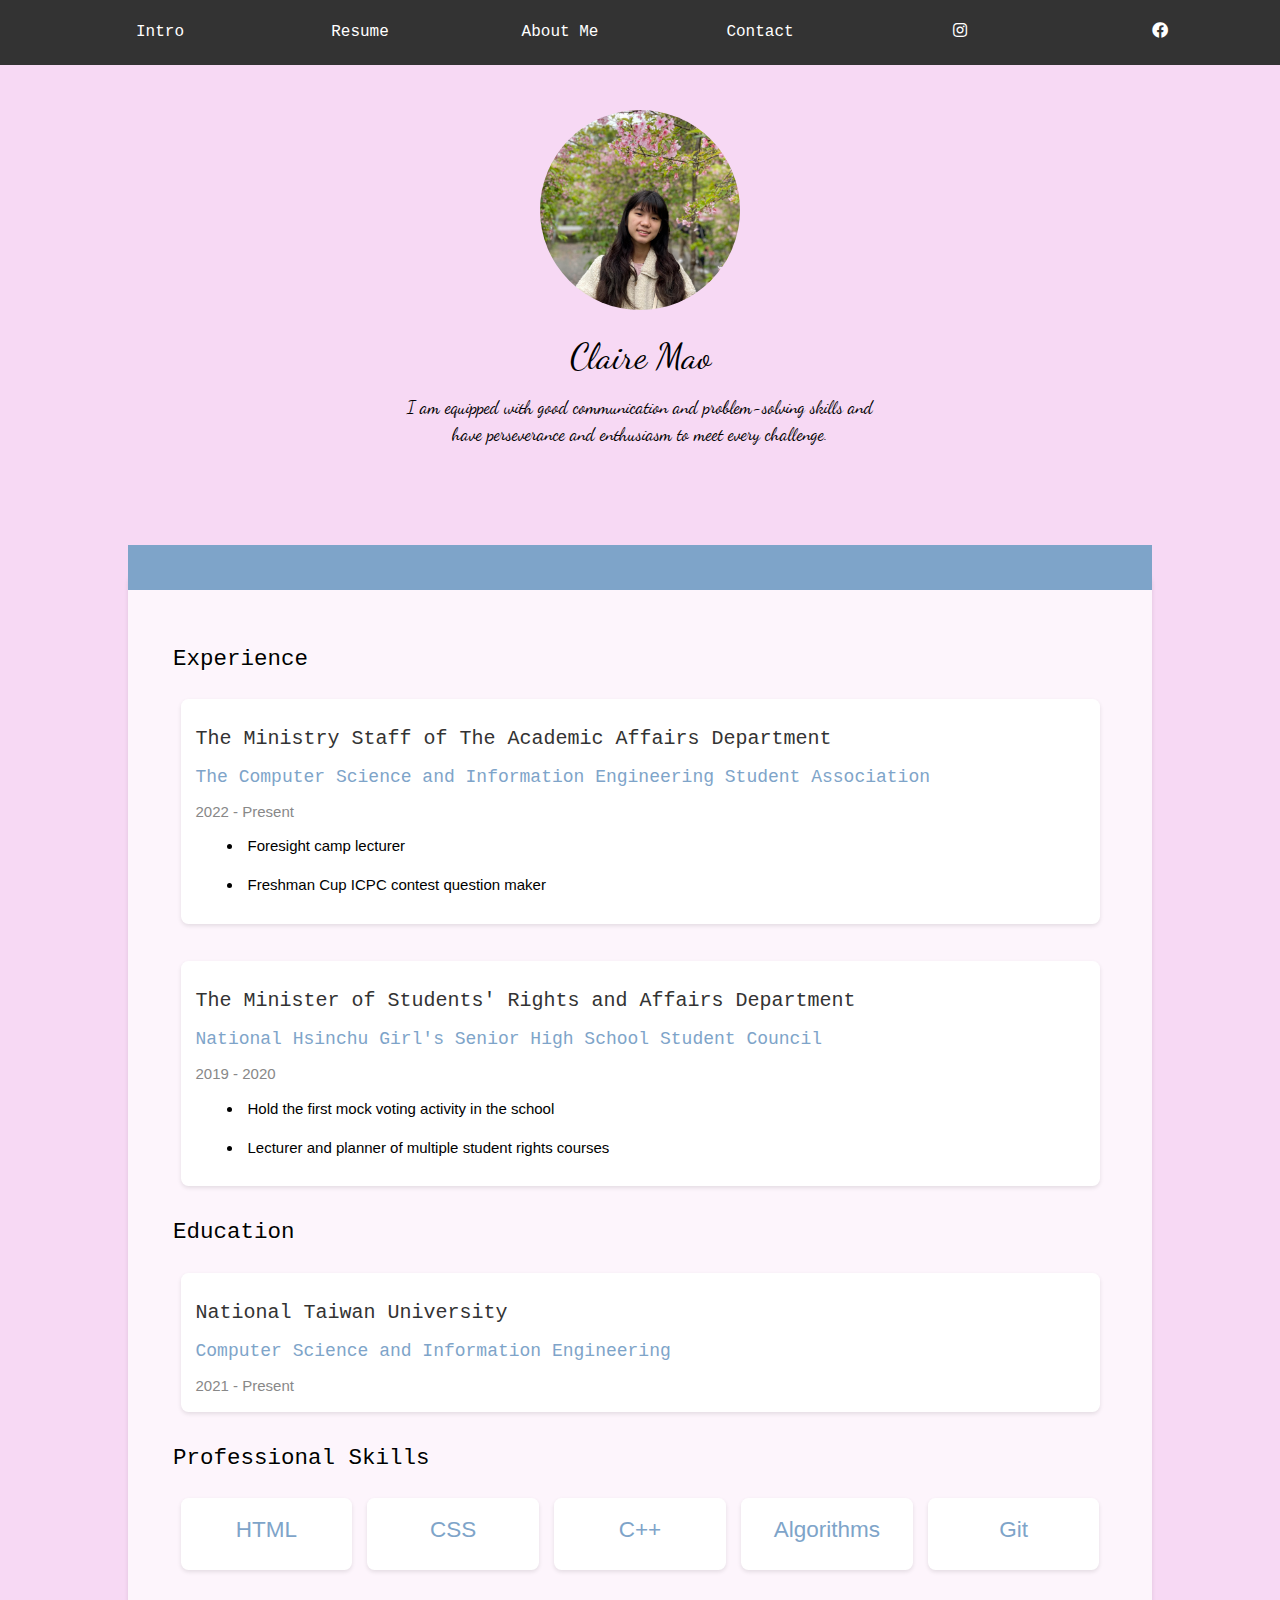
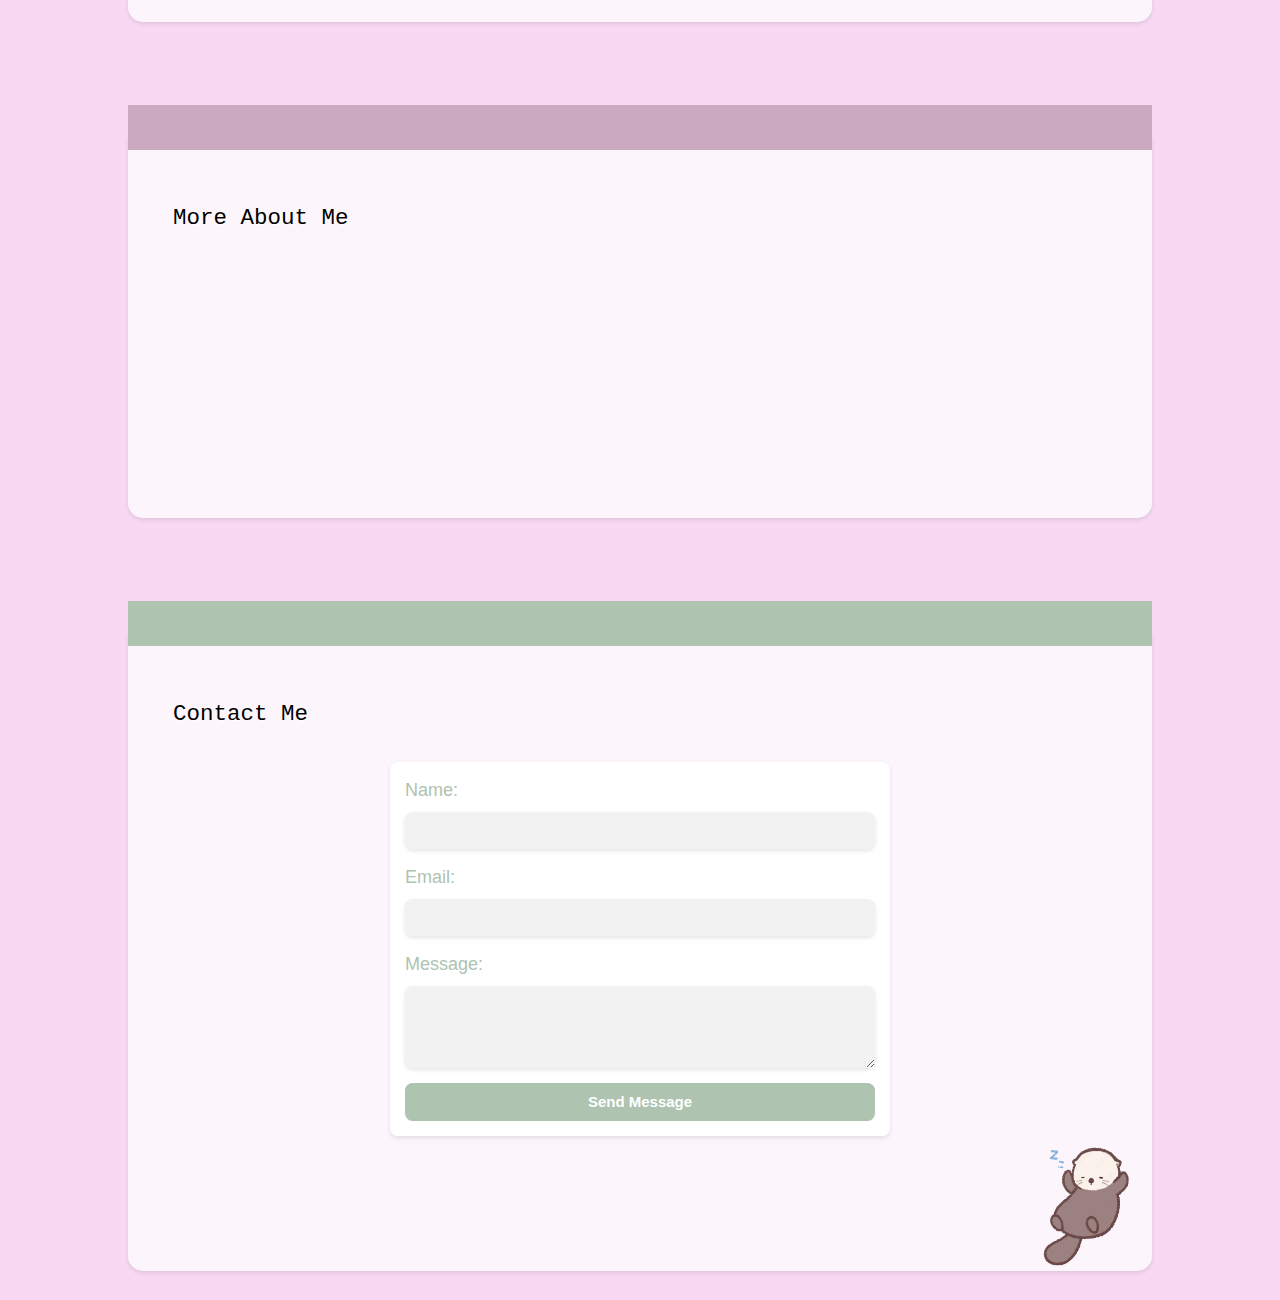
==== commit d4ee0f5a: "final" ====
--- a/index.html
+++ b/index.html
@@ -7,20 +7,22 @@
 	<link rel="stylesheet" href="w3.css"> 
     <link rel="stylesheet" href="https://use.fontawesome.com/releases/v5.15.2/css/all.css">
 	<link rel="stylesheet" href="style.css">
-	<!-- <iframe src="silence.mp3" allow="autoplay" id="audio"></iframe>
-	<audio id="back" autoplay controls><source src="background.wav" type="audio/wav"></audio>
-	-->
-	<audio loop autoplay><source src="background.wav" type="audio/wav"></audio>
+	<!-- <iframe src="silence.mp3" allow="autoplay" id="audio"></iframe> -->
+	<!-- <audio id="back" autoplay controls><source src="background.wav" type="audio/wav"></audio> -->
+	
+	<meta name="viewport" content="width=device-width, initial-scale=1.0">
+	<!-- <audio loop autoplay><source src="background.wav" type="audio/wav"></audio> -->
+	<!-- <embed src="background.wav" hidden="false" autostart="true" loop="true"> -->
 </head>
 <body>
 	<header>
 		<nav>
 			<ul class="nodot">
-				<li><a class="a1" href="#intro">Introduction</a></li>
+				<li><a class="a1" href="#Intro">Intro</a></li>
 				<!-- <li><a class="a2" href="#experience">Resume</a></li> -->
-				<li><a class="a2" href="#test">Resume</a></li>
-				<li><a class="a3" href="#test2">More About Me</a></li>
-				<li><a class="a4" href="#test3">Contact</a></li>
+				<li><a class="a2" href="#Resume_before">Resume</a></li>
+				<li><a class="a3" href="#About_Me_before">About Me</a></li>
+				<li><a class="a4" href="#Contact_before">Contact</a></li>
                 <li><a class="a1" href="https://instagram.com"><i class="fab fa-instagram"></i></a></li>
                 <li><a class="a1" href="https://facebook.com"><i class="fab fa-facebook"></i></a></li>
 			</ul>
@@ -36,13 +38,13 @@
 			<div class="introduction-block">
 				<h1>Claire Mao</h1>
 				<!-- <h1><span style="Dancing Script">Claire Mao</span></h1> -->
-				<font face="Dancing Script"><p>I am equipped with good communication and problem-solving skills and have perseverance and enthusiasm to meet every challenge.</p></font>
+				<font face=Dancing><p>I am equipped with good communication and problem-solving skills and have perseverance and enthusiasm to meet every challenge.</p></font>
 			
 			</div>
 		</section>
 	</header>
 	
-	<section id="test">
+	<section id="Resume_before">
 	</section>
 	<main class="m1">
 		
@@ -117,7 +119,7 @@
 		</section>
 		
 	</main>
-	<section id="test2">
+	<section id="About_Me_before">
 	</section>
 	<main class="m2">
 		<section id="photos">
@@ -164,7 +166,7 @@
 		</section>
 		<br>
 	</main>
-	<section id="test3">
+	<section id="Contact_before">
 	</section>
 	<main class="m3">
 		<section id="contact">
--- a/style.css
+++ b/style.css
@@ -26,9 +26,12 @@
 	align-items: center;
 	margin: 0 3px;
 } */
-  
+@font-face{
+	font-family: Dancing;
+	src: url("DancingScript-Regular.ttf");
+}
 h1{
-	font-family: "Dancing Script", monospace;
+	font-family: Dancing, monospace;
 }
 h2, h3, h4, h5, h6{
 	font-family: "Roboto", monospace;
@@ -41,7 +44,7 @@
 	animation-name: background;
     animation-duration: 10s;
 	animation-iteration-count: infinite;
-	/* font-family:"Dancing Script" */
+	/* font-family:Dancing */
 }
 @keyframes background {
 	0%   {background-color: rgb(247, 229, 246);}
@@ -63,8 +66,9 @@
 
 nav {
 	display: flex;
-	justify-content: space-between;
-	align-items: center;
+	/* width: fill-available; */
+	/* justify-content: space-between; */
+	/* align-items: center; */
 	padding: 20px;
 	background-color: #333333;
 }
@@ -72,13 +76,16 @@
 nav ul {
 	display: flex;
 	/* display: table; */
-	margin: 0 40px;
+	width: 100%;
+	margin: 0 auto;
 }
 
 nav ul li {
 	margin: 0 30px;
+	display: inline;
+	width: 25%;
 	font-family: "Fantasy", monospace;
-	text-align: center;
+	text-align: center; 
 }
 
 
@@ -100,9 +107,9 @@
 	background-color: #fff;
 	color: rgb(227, 210, 238);
 } */
-.nodot li{
+/* .nodot li{
 	list-style-type: none;
-}
+} */
 
 .image-block {
 	width: 200px;
@@ -136,7 +143,7 @@
 
 main {
 	/* cursor: url(hammer.png); */
-	max-width: 800px;
+	max-width: 80%;
 	margin: 0 auto;
 	padding: 2rem;
 	background-color: #ffffffbc;
